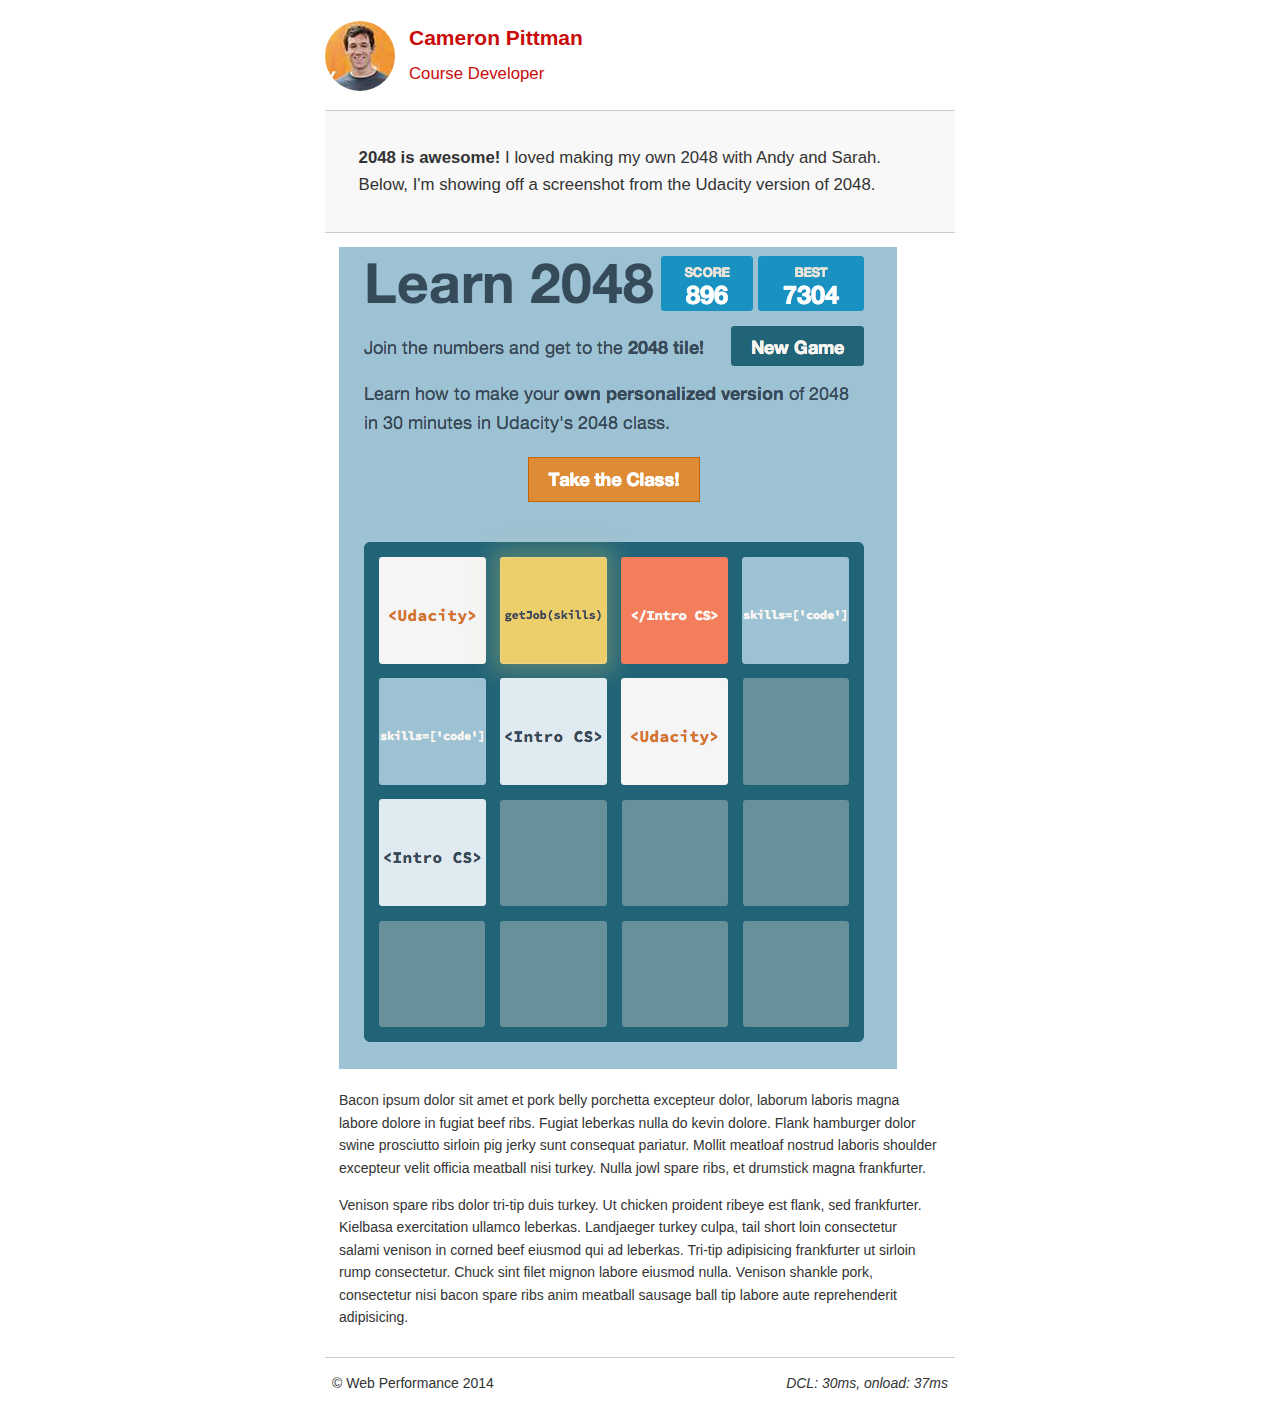
==== project-2048.html @ 585c92b7 "optimized" ====
<!DOCTYPE html>
<html lang="en">
  <head>
    <meta charset="utf-8">
    <meta name="viewport" content="width=device-width, initial-scale=1">
    <meta name="description" content=" FILL ME IN ">
    <meta name="author" content=" FILL ME IN ">
    <title>Cameron Pittman: Portfolio</title>

    <!-- Hmm, what is the impact of web fonts on speed? Measure it... -->
    <!-- <link href="//fonts.googleapis.com/css?family=Open+Sans:400,700" rel="stylesheet"> -->

    <link href="css/style.css" rel="stylesheet">
    <link href="css/print.css" rel="stylesheet" media="print">

    <script>
      (function(w,g){w['GoogleAnalyticsObject']=g;
      w[g]=w[g]||function(){(w[g].q=w[g].q||[]).push(arguments)};w[g].l=1*new Date();})(window,'ga');

      // Optional TODO: replace with your Google Analytics profile ID.
      ga('create', 'UA-XXXX-Y');
      ga('send', 'pageview');
    </script>
    <script src="//www.google-analytics.com/analytics.js"></script>
    <script src="js/perfmatters.js"></script>
  </head>

  <body>
    <header>
      <a href="/"><img src="img/profilepic.jpg"></a>
      <p>Cameron Pittman<br><span>Course Developer</span></p>
    </header>

    <div class="container">
      <div class="hero">
        <strong>2048 is awesome!</strong> I loved making my own 2048 with Andy and Sarah. Below, I'm showing off a screenshot from the Udacity version of 2048.
      </div>

      <div class="content">

        <img class="img-responsive" src="img/2048.png">

        <p>Bacon ipsum dolor sit amet et pork belly porchetta excepteur dolor, laborum laboris magna labore dolore in fugiat beef ribs. Fugiat leberkas nulla do kevin dolore. Flank hamburger dolor swine prosciutto sirloin pig jerky sunt consequat pariatur. Mollit meatloaf nostrud laboris shoulder excepteur velit officia meatball nisi turkey. Nulla jowl spare ribs, et drumstick magna frankfurter.</p>

        <p>Venison spare ribs dolor tri-tip duis turkey. Ut chicken proident ribeye est flank, sed frankfurter. Kielbasa exercitation ullamco leberkas. Landjaeger turkey culpa, tail short loin consectetur salami venison in corned beef eiusmod qui ad leberkas. Tri-tip adipisicing frankfurter ut sirloin rump consectetur. Chuck sint filet mignon labore eiusmod nulla. Venison shankle pork, consectetur nisi bacon spare ribs anim meatball sausage ball tip labore aute reprehenderit adipisicing.</p>

    </div>

    <footer>
      <p>&copy; Web Performance 2014 <span id="crp-stats"></span></p>
    </footer>
  </body>
</html>
---- css/style.css ----
html {font-size: 100%;overflow-y: scroll;-webkit-tap-highlight-color: rgba(0,0,0,0);-ms-text-size-adjust: 100%;-webkit-text-size-adjust: none;}
body {margin: 0;font-size: 14px;line-height: 1.61;font-weight: 400;}
body, button, input, select, textarea {font-family: 'Open Sans',sans-serif;color: #333;}
a {color: #12C;}
a:visited {color: #61C;}
a:focus {outline: thin dotted;}
a:hover, a:active {color: #c00;outline: 0;}
b, strong {font-weight: bold;}
pre, code {font-family: monospace, monospace;font-size: 1em;}
ul, ol {margin: 1em 0;padding: 0 0 0 20px;}
img {border: 0;max-width: 100%;}
body {background: #fff;}
header, footer, .container {max-width: 45em;margin: 0 auto;}
header {padding: 0 0.5em;color: #C90B0B;}
header img {border-radius: 40px;float: left;}
header p {font-size:1.5em;font-weight: bold;padding-left: 4em;}
header p span {font-size: 0.8em;font-weight: normal;}
.hero {padding: 2em;background-color: #f8f8f8;font-size:1.2em;border-bottom: 1px solid #ccc;border-top: 1px solid #ccc;}
.content {padding: 1em 1em;}
.content li {list-style-type: none;font-size: 1.1em;}
li img {float:left;padding-right: 1em;}
li p {font-size: 0.9em;font-style: italic;}
footer {padding: 0 0.5em;border-top: 1px solid #ccc;}
footer span {float: right;font-style: italic;}
@media only screen and (max-width: 480px){body{font-size: 12px;} header p {padding-left: 4.5em;}}
---- css/print.css ----
@media print {*{background: transparent !important;color: black !important;text-shadow: none !important;filter:none !important;-ms-filter: none !important;}
a, a:visited {color: #444 !important;text-decoration: underline;}
a[href]:after {content: " (" attr(href) ")";}
tr, img {page-break-inside: avoid;}
img {max-width: 100% !important;}
@page {margin: 0.5cm;}
p, h2, h3 {orphans: 3;widows: 3;}
h2, h3{page-break-after: avoid;}
}
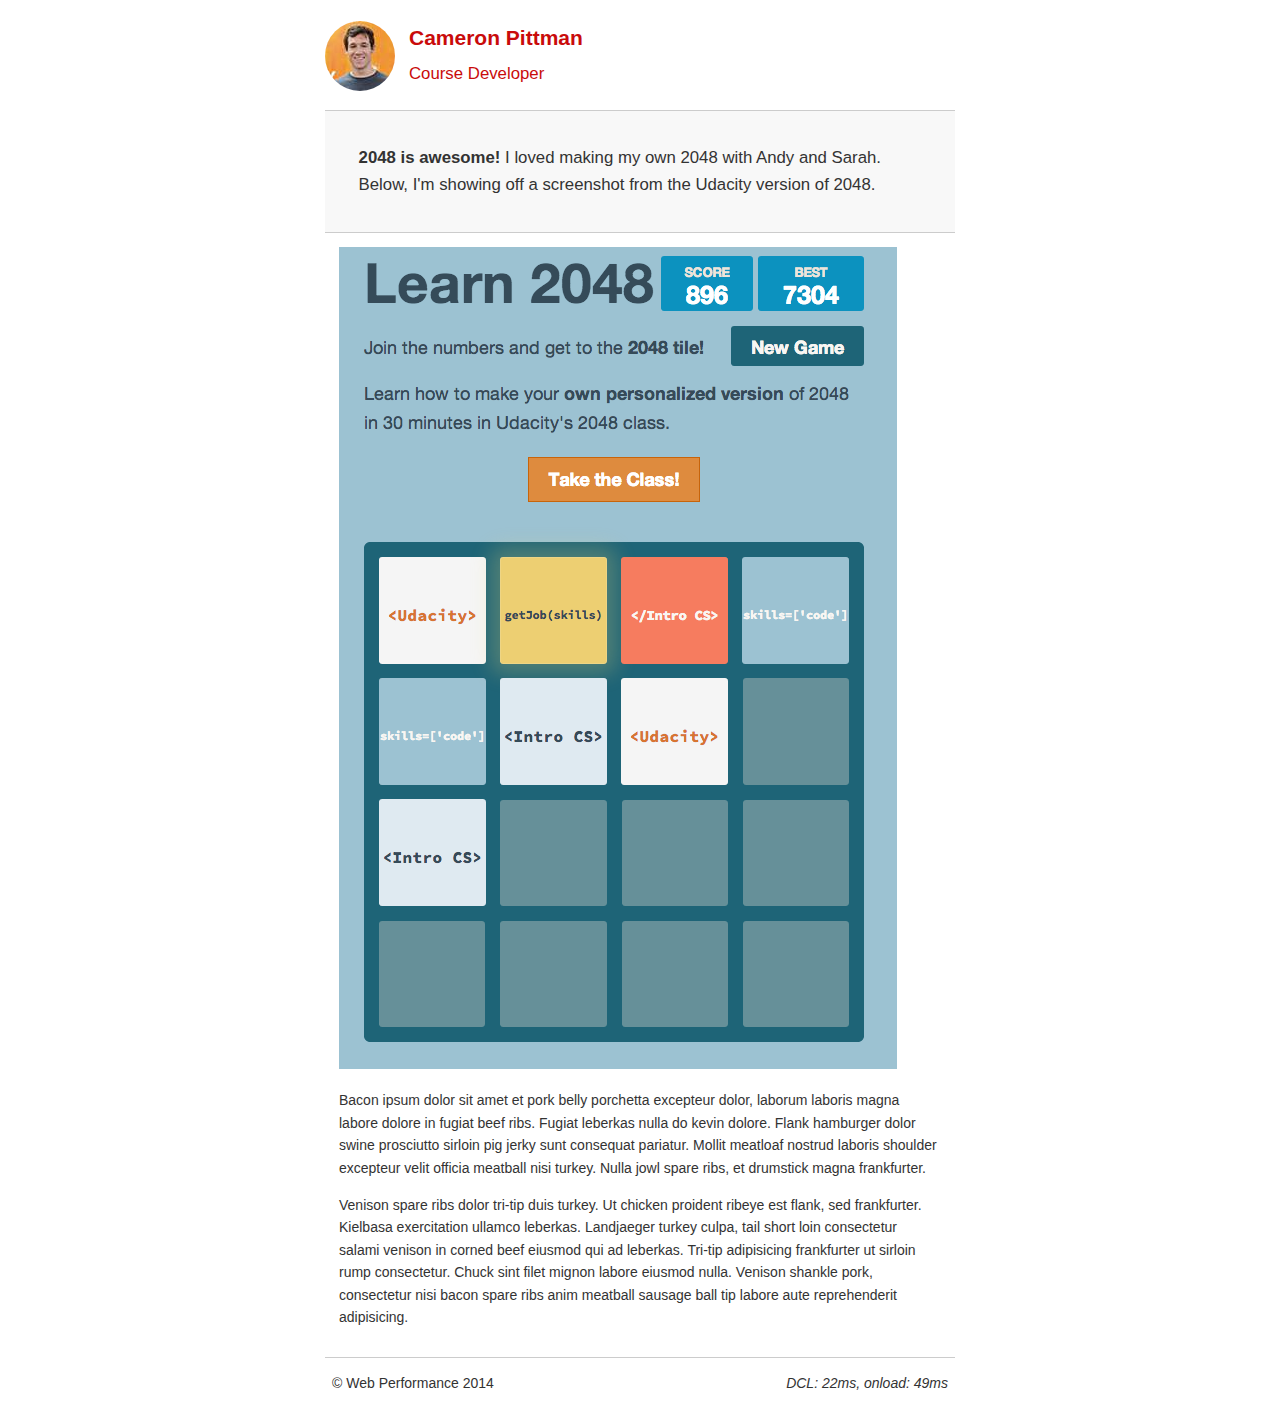
==== commit 01ad6e9f: "Inlining CSS" ====
--- a/project-2048.html
+++ b/project-2048.html
@@ -4,13 +4,64 @@
     <meta charset="utf-8">
     <meta name="viewport" content="width=device-width, initial-scale=1">
     <meta name="description" content=" FILL ME IN ">
-    <meta name="author" content=" FILL ME IN ">
+    <meta name*="author" content=" FILL ME IN ">
     <title>Cameron Pittman: Portfolio</title>
 
     <!-- Hmm, what is the impact of web fonts on speed? Measure it... -->
     <!-- <link href="//fonts.googleapis.com/css?family=Open+Sans:400,700" rel="stylesheet"> -->
 
-    <link href="css/style.css" rel="stylesheet">
+    <style>
+      html {
+        font-size: 100%;
+        overflow-y: scroll;
+        -webkit-tap-highlight-color: rgba(0,0,0,0);
+        -ms-text-size-adjust: 100%;
+        -webkit-text-size-adjust: none;
+      }
+      body { margin: 0; font-size: 14px; line-height: 1.61; font-weight: 400; }
+      body, button, input, select, textarea { font-family: 'Open Sans', sans-serif; color: #333; }
+
+      a { color: #12C; }
+      a:visited { color: #61C; }
+      a:focus { outline: thin dotted; }
+      a:hover, a:active { color: #c00; outline: 0; }
+
+      b, strong { font-weight: bold; }
+      pre, code { font-family: monospace, monospace; font-size: 1em; }
+      ul, ol { margin: 1em 0; padding: 0 0 0 20px; }
+      img { border: 0; max-width: 100%; }
+
+      body { background: #fff; }
+      header, footer, .container { max-width: 45em; margin: 0 auto; }
+
+      header { padding: 0 0.5em; color: #C90B0B; }
+      header img { border-radius: 40px; float: left; }
+      header p { font-size:1.5em; font-weight: bold; padding-left: 4em;}
+      header p span { font-size: 0.8em; font-weight: normal;}
+
+      .hero { padding: 2em; background-color: #f8f8f8; font-size:1.2em;
+        border-bottom: 1px solid #ccc;
+        border-top: 1px solid #ccc;
+      }
+
+      .content { padding: 1em 1em; }
+      .content li { list-style-type: none; font-size: 1.1em;}
+      li img { float:left; padding-right: 1em; }
+      li p { font-size: 0.9em; font-style: italic; }
+
+      footer {
+        padding: 0 0.5em;
+        border-top: 1px solid #ccc;
+      }
+      footer span { float: right; font-style: italic; }
+
+      /* Smartphones (portrait) */
+      @media only screen and (max-width: 480px) {
+        body { font-size: 12px;}
+        header p { padding-left: 4.5em;}
+      }
+    </style>
+
     <link href="css/print.css" rel="stylesheet" media="print">
 
     <script>
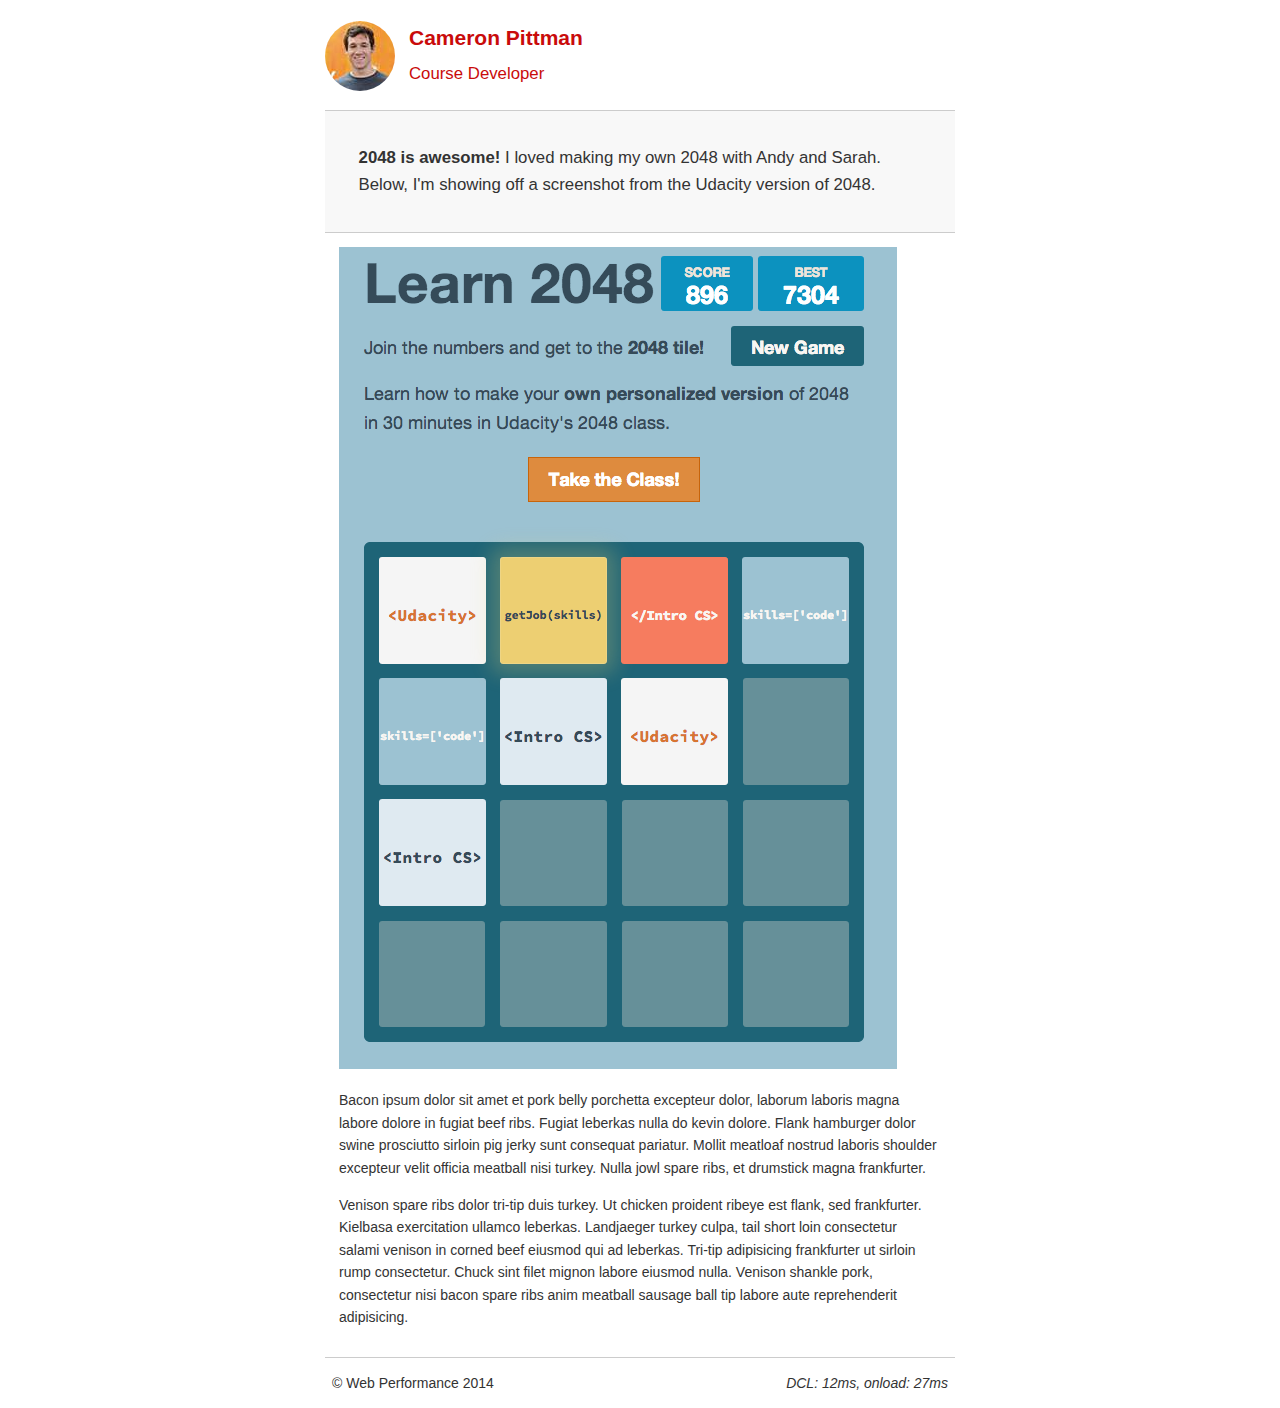
==== commit 6b2b15df: "adding ASYNC attrb. to script tag" ====
--- a/project-2048.html
+++ b/project-2048.html
@@ -72,8 +72,8 @@
       ga('create', 'UA-XXXX-Y');
       ga('send', 'pageview');
     </script>
-    <script src="//www.google-analytics.com/analytics.js"></script>
-    <script src="js/perfmatters.js"></script>
+    <script async src="//www.google-analytics.com/analytics.js"></script>
+    <script async src="js/perfmatters.js"></script>
   </head>
 
   <body>
